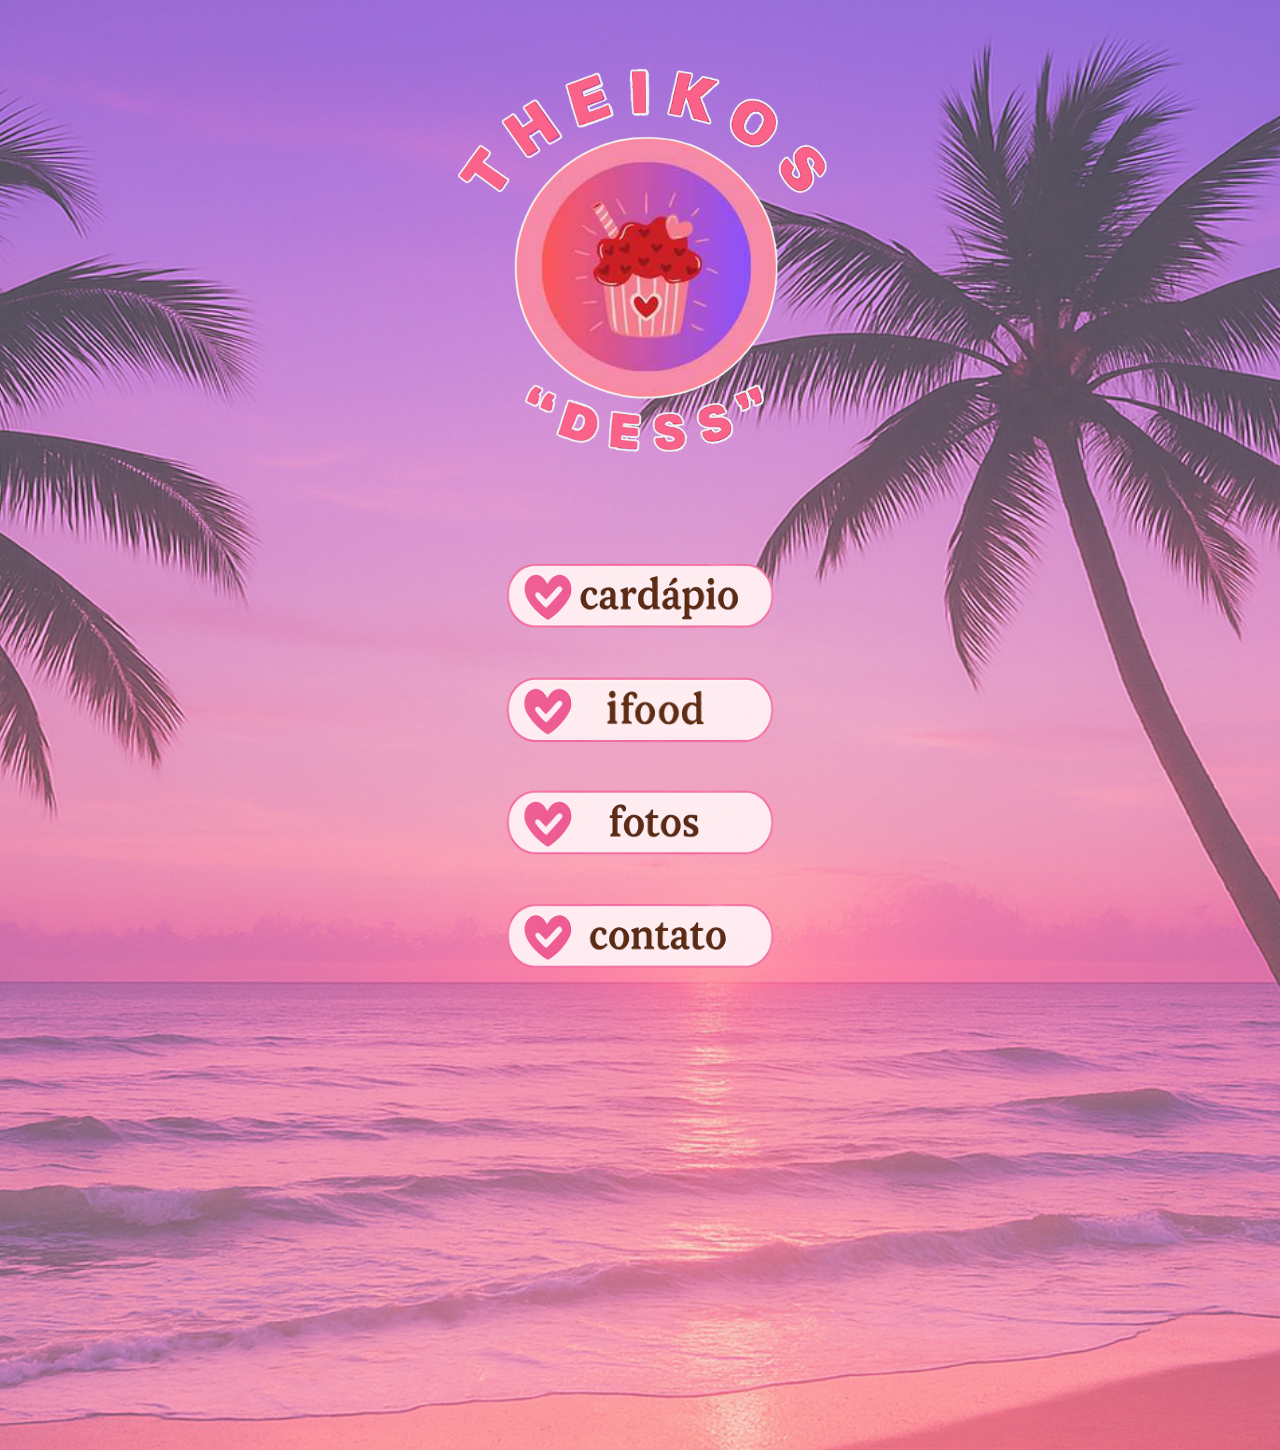
==== index.html @ a33bcc97 "first commit" ====
<!DOCTYPE html>
<html lang="pt-br">

<head>
    <meta charset="UTF-8">
    <title>Site com Fundo</title>
    <link rel="stylesheet" href="styles.css">
</head>

<body>
    <div class="logo-container">
        <img src="your-logo.png" alt="Logo da Marca" class="logo">
    </div>
    <div class="buttons-container">
        <button class="image-button" onclick="window.location.href='menu.html'">
            <img src="button-menu.png" alt="Menu">
        </button>

        <a href="https://www.ifood.com.br/delivery/jundiai-sp/theikos-dess-parque-residencial-jundiai/0c8b9c7f-9d20-4660-884e-1aefb7292817?UTM_Medium=share"
            target="_blank" class="image-button" style="padding:0; border:none; background:none;">
            <img src="button-ifood.png" alt="iFood">
        </a>
        <button class="image-button" onclick="window.location.href='album.html'">
            <img src="button-pictures.png" alt="Fotos">
        </button>
        <button class="image-button" onclick="window.location.href='contact.html'">
            <img src="button-Contact.png" alt="Contato">
        </button>
    </div>
</body>

</html>
---- styles.css ----
* {
    margin: 0;
    padding: 0;
    box-sizing: border-box;
}

body {
    margin: 0;
    padding: 0;
    background-image: url('background_site_1920x1080.png');
    background-size: cover; /* <<< Aqui está a mudança */
    background-repeat: no-repeat;
    background-position: center;
    height: 100vh;
    width: 100vw;
    font-family: Arial, sans-serif;
}

/* Site totalmente em branco */
.logo-container {
    width: 100%;
    display: flex;
    justify-content: center;
    align-items: flex-start;
    position: absolute;
    top: 60px;
    left: 0;
    z-index: 10;
}

.logo {
    max-width: 400px;
    height: auto;
}

.buttons-container {
    width: 100%;
    display: flex;
    flex-direction: column;
    align-items: center;
    margin-top: 550px;
    gap: 20px;
    position: relative;
    z-index: 10;
}

.image-button {
    background: none;
    border: none;
    padding: 0;
    cursor: pointer;
    transition: transform 0.2s;
}

.image-button img {
    max-width: 280px;
    width: 100%;
    height: auto;
    display: block;
}

.image-button:hover {
    transform: scale(1.05);
}
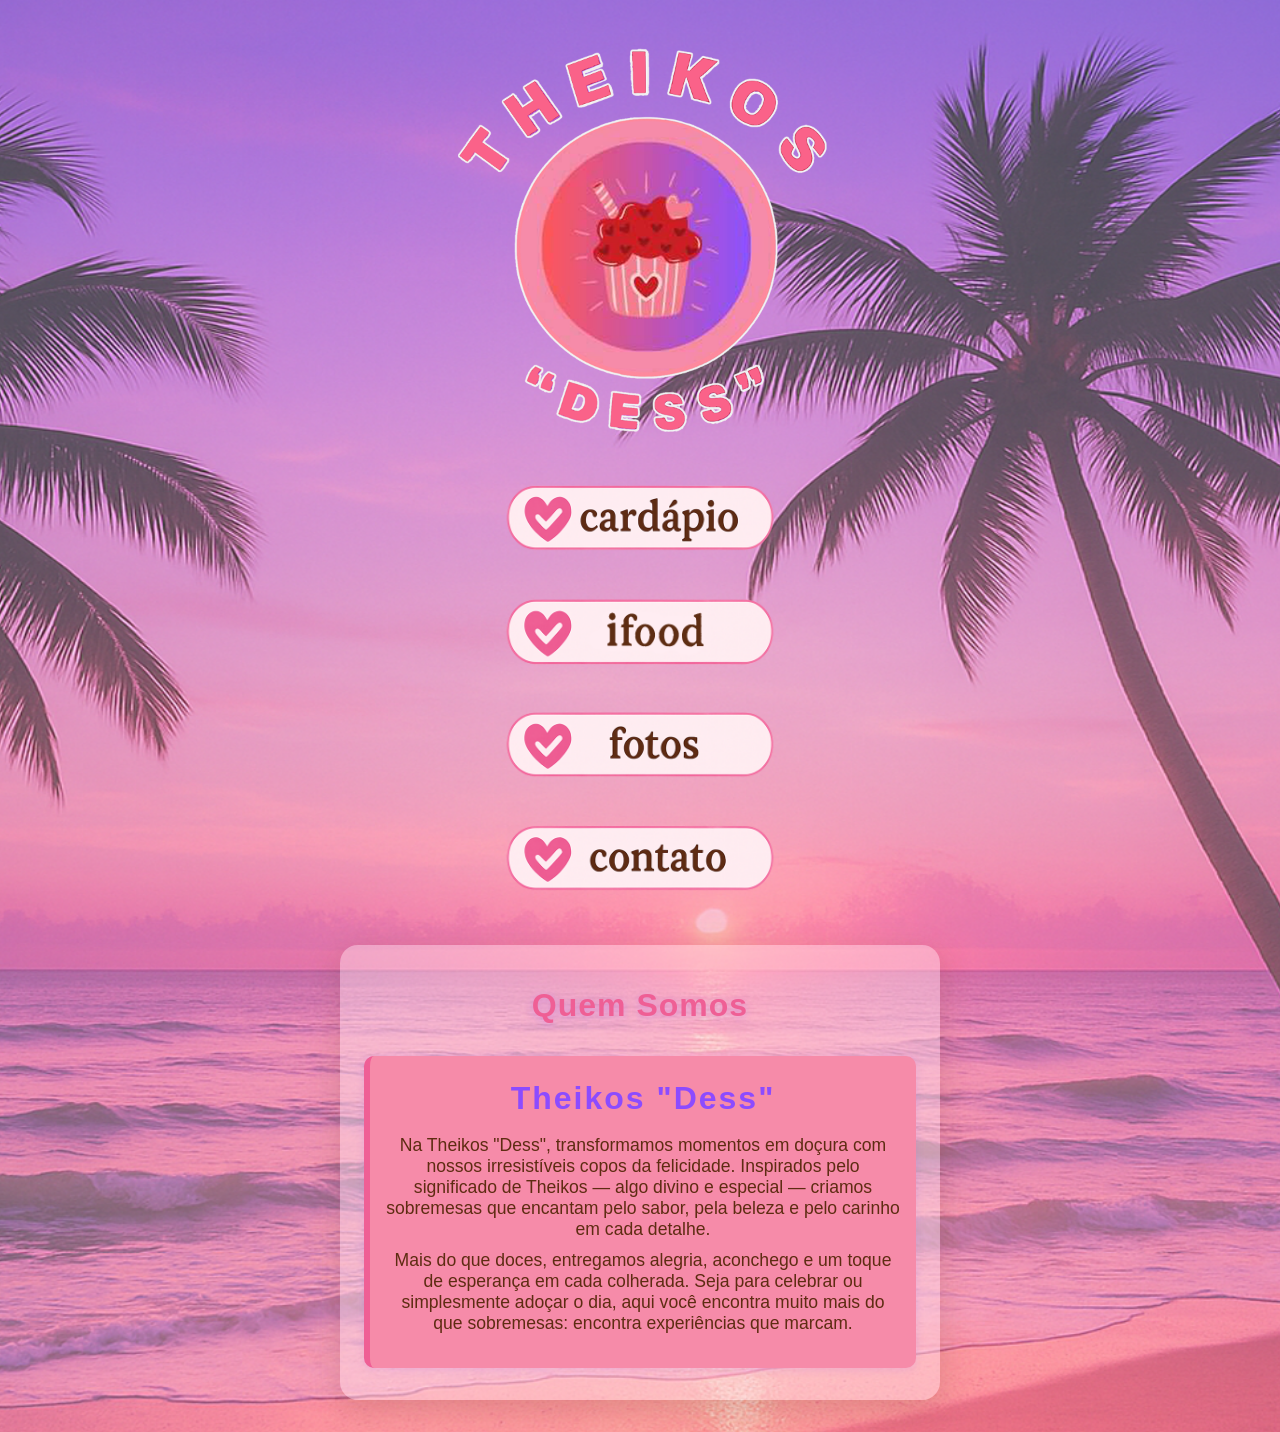
==== commit c6d0e85c: "filizando ajuste de mensagem'quem somos'" ====
--- a/index.html
+++ b/index.html
@@ -15,7 +15,6 @@
         <button class="image-button" onclick="window.location.href='menu.html'">
             <img src="button-menu.png" alt="Menu">
         </button>
-
         <a href="https://www.ifood.com.br/delivery/jundiai-sp/theikos-dess-parque-residencial-jundiai/0c8b9c7f-9d20-4660-884e-1aefb7292817?UTM_Medium=share"
             target="_blank" class="image-button" style="padding:0; border:none; background:none;">
             <img src="button-ifood.png" alt="iFood">
@@ -27,6 +26,22 @@
             <img src="button-Contact.png" alt="Contato">
         </button>
     </div>
+    <div class="about-container">
+        <h1>Quem Somos</h1>
+        <div class="card">
+            <div class="card-header">
+                <span class="logo">Theikos "Dess"</span>
+            </div>
+            <div class="card-body">
+                <p>
+                    Na Theikos "Dess", transformamos momentos em doçura com nossos irresistíveis copos da felicidade. Inspirados pelo significado de Theikos — algo divino e especial — criamos sobremesas que encantam pelo sabor, pela beleza e pelo carinho em cada detalhe.
+                </p>
+                <p>
+                    Mais do que doces, entregamos alegria, aconchego e um toque de esperança em cada colherada. Seja para celebrar ou simplesmente adoçar o dia, aqui você encontra muito mais do que sobremesas: encontra experiências que marcam.
+                </p>
+            </div>
+        </div>
+    </div>
 </body>
 
 </html>
--- a/styles.css
+++ b/styles.css
@@ -8,11 +8,10 @@
     margin: 0;
     padding: 0;
     background-image: url('background_site_1920x1080.png');
-    background-size: cover; /* <<< Aqui está a mudança */
+    background-size: cover;
     background-repeat: no-repeat;
     background-position: center;
-    height: 100vh;
-    width: 100vw;
+    /* Removido: width: 100vw; */
     font-family: Arial, sans-serif;
 }
 
@@ -22,12 +21,49 @@
     display: flex;
     justify-content: center;
     align-items: flex-start;
-    position: absolute;
-    top: 60px;
+    position: relative;
+    top: 0;
     left: 0;
+    margin-top: 40px;
+    margin-bottom: 0; /* Remover espaço extra abaixo da logo */
     z-index: 10;
 }
 
+.buttons-container {
+    width: 100%;
+    display: flex;
+    flex-direction: column;
+    align-items: center;
+    margin-top: 16px; /* Menor espaço entre logo e botões */
+    margin-bottom: 0; /* Remover espaço extra abaixo dos botões */
+    gap: 20px;
+    position: relative;
+    z-index: 10;
+}
+
+.about-container {
+    max-width: 600px;
+    margin: 32px auto 32px auto; /* Espaço menor acima e abaixo */
+    background: rgba(254, 236, 242, 0.4); /* Fundo translúcido */
+    border-radius: 18px;
+    box-shadow: 0 8px 32px rgba(94,44,18,0.18);
+    padding: 32px 24px;
+    text-align: center;
+    /* Remover qualquer border ou outline branco sólido */
+}
+
+@media (max-width: 700px) {
+    .logo {
+        max-width: 90vw;
+    }
+    .about-container {
+        max-width: 95vw;
+        padding: 16px 4vw;
+    }
+    .buttons-container {
+        gap: 12px;
+    }
+}
 .logo {
     max-width: 400px;
     height: auto;
@@ -38,10 +74,20 @@
     display: flex;
     flex-direction: column;
     align-items: center;
-    margin-top: 550px;
+    margin-top: 32px; /* Agora os botões ficam abaixo do logo */
     gap: 20px;
     position: relative;
     z-index: 10;
+}
+
+.about-container {
+    max-width: 600px;
+    margin: 40px auto 32px auto; /* Reduzido o margin-top de 180px para 40px e adicionado margin-bottom */
+    background: rgba(254, 236, 242, 0.4); /* CREME/BRANCO com opacidade */
+    border-radius: 18px;
+    box-shadow: 0 8px 32px rgba(94,44,18,0.18);
+    padding: 32px 24px;
+    text-align: center;
 }
 
 .image-button {
@@ -61,4 +107,38 @@
 
 .image-button:hover {
     transform: scale(1.05);
+}
+
+.about-container h1 {
+    color: #ef5f95; /* ROSA */
+    margin-bottom: 32px;
+    margin-top: 10px;
+    font-size: 2rem;
+    letter-spacing: 1px;
+    text-shadow: 0 2px 8px #8c4bff44; /* ROXO LOGO */
+}
+
+.card {
+    background: #f68ba9; /* ROSA CLARO */
+    border-left: 6px solid #ef5f95; /* ROSA */
+    border-radius: 10px;
+    padding: 24px 16px;
+    box-shadow: 0 2px 8px #8c4bff22; /* ROXO LOGO */
+}
+
+.card-header .logo {
+    font-size: 2rem;
+    font-weight: bold;
+    color: #8c4bff; /* ROXO LOGO */
+    letter-spacing: 2px;
+}
+
+.card-body {
+    margin-top: 18px;
+}
+
+.card-body p {
+    color: #5e2c12; /* MARRON */
+    font-size: 1.1rem;
+    margin-bottom: 10px;
 }
